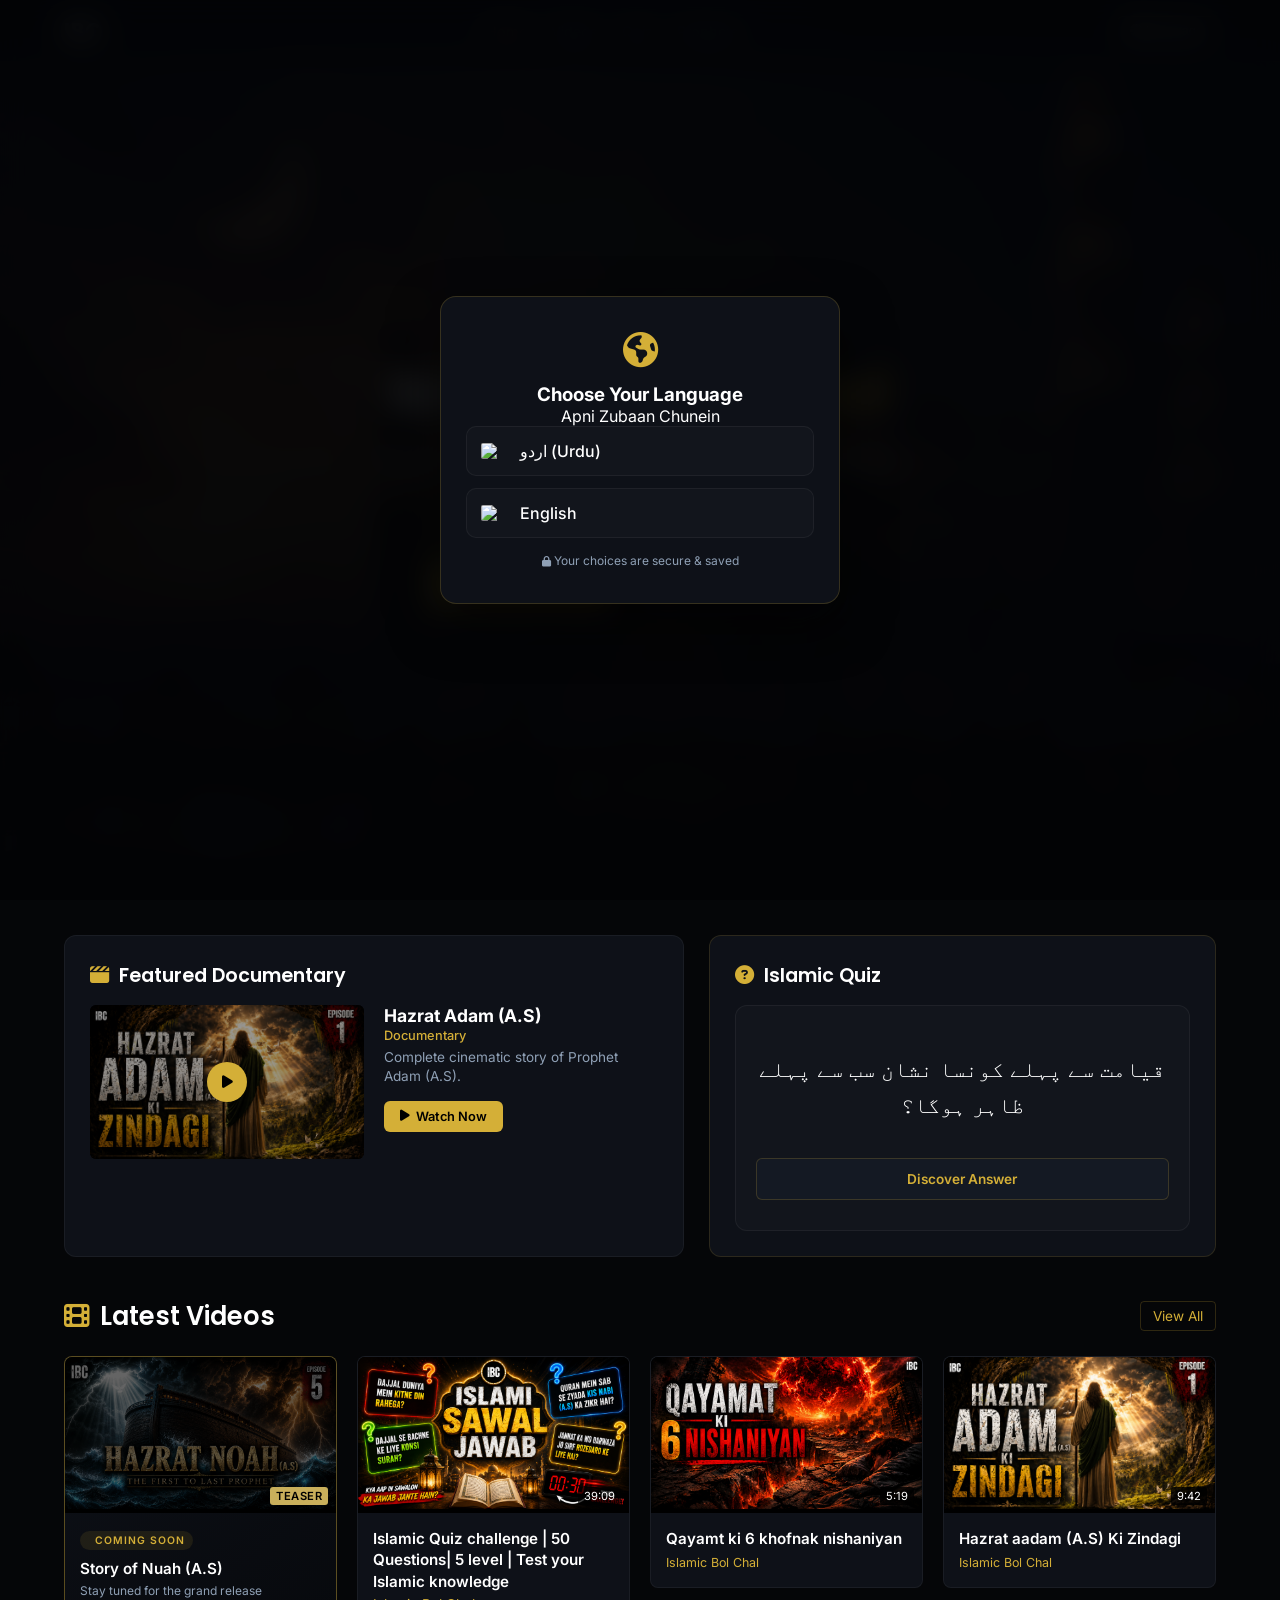
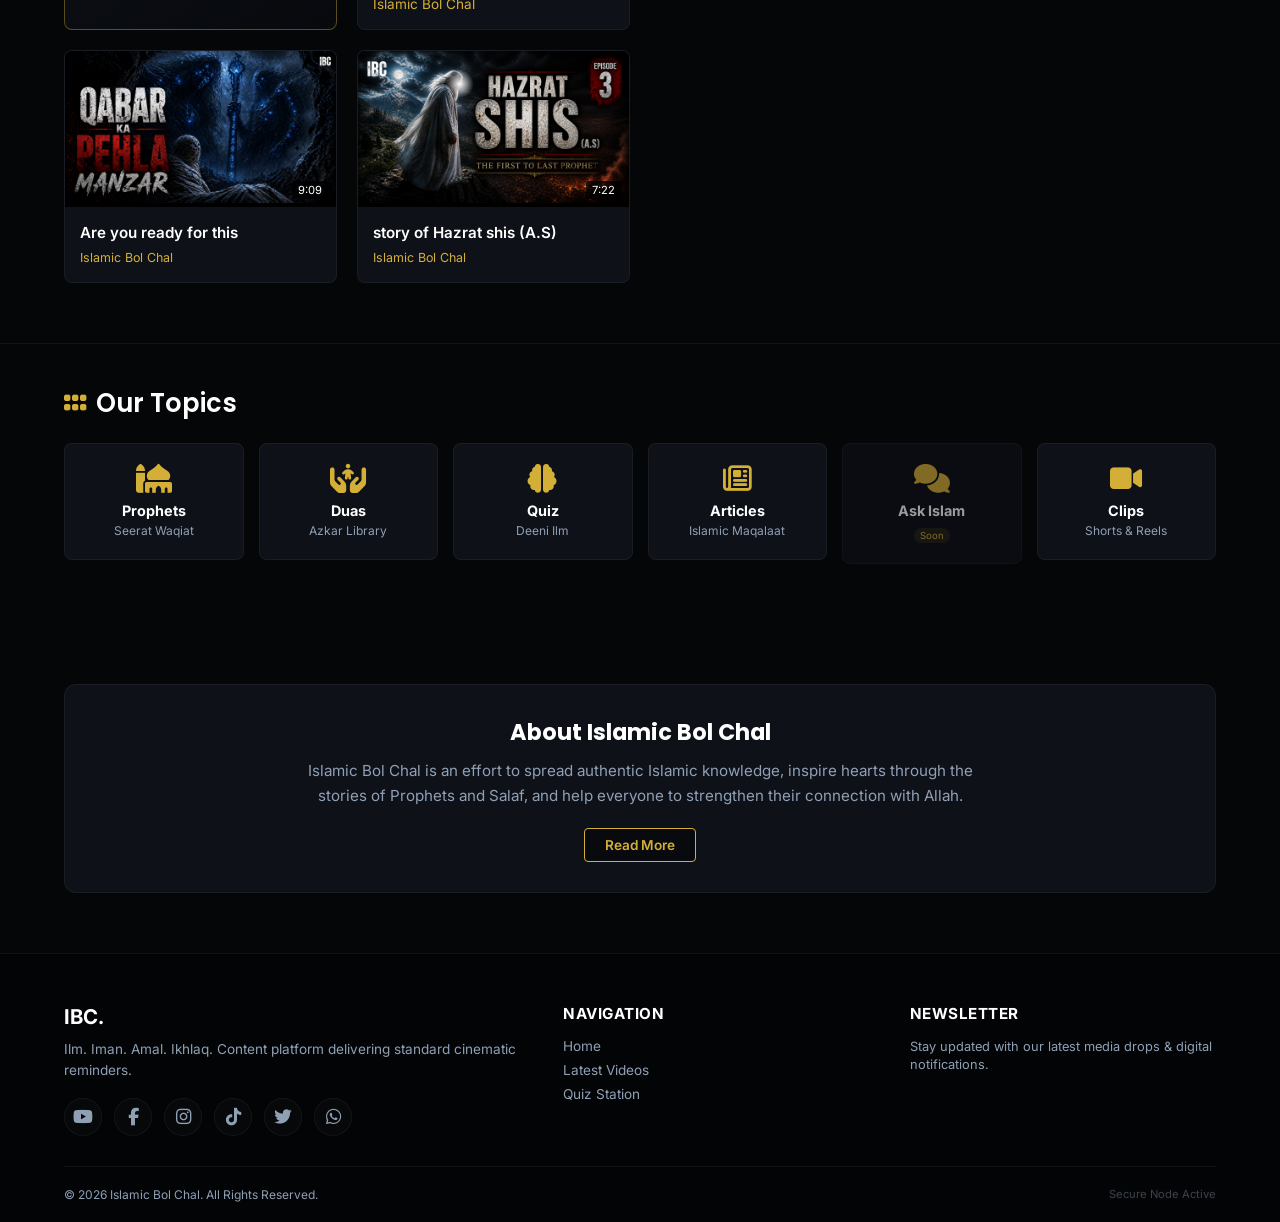
==== index.html @ 0b931ddf "Update index.html" ====
<!DOCTYPE html>
<html lang="en">
<head>
    <meta charset="UTF-8">
    <meta name="viewport" content="width=device-width, initial-scale=1.0">
    <title>Islamic Bol Chal | Premium Educational Platform</title>
    
    <!-- Google Fonts -->
    <link rel="preconnect" href="https://fonts.googleapis.com">
    <link rel="preconnect" href="https://fonts.gstatic.com" crossorigin>
    <link href="https://fonts.googleapis.com/css2?family=Inter:wght@300;400;500;600&family=Poppins:wght@400;500;600;700&display=swap" rel="stylesheet">
    
    <!-- FontAwesome Premium Icons -->
    <link rel="stylesheet" href="https://cdnjs.cloudflare.com/ajax/libs/font-awesome/6.4.0/css/all.min.css">

    <style>
        :root {
            --bg-darker: #050608;
            --bg-dark: #0b0d12;
            --bg-card: #0e1118;
            --primary-gold: #d4af37;
            --gold-glow: rgba(212, 175, 55, 0.2);
            --text-white: #ffffff;
            --text-muted: #8fa0b5;
            --border-color: rgba(255, 255, 255, 0.05);
            --font-heading: 'Poppins', sans-serif;
            --font-sans: 'Inter', sans-serif;
        }

        * {
            margin: 0;
            padding: 0;
            box-sizing: border-box;
            scroll-behavior: smooth;
        }

        body {
            background-color: var(--bg-darker);
            color: var(--text-white);
            font-family: var(--font-sans);
            overflow-x: hidden;
            -webkit-font-smoothing: antialiased;
        }

        .container {
            width: 90%;
            max-width: 1200px;
            margin: 0 auto;
        }

        /* --- LANGUAGE POPUP OVERLAY MODAL --- */
        .lang-overlay {
            position: fixed;
            top: 0;
            left: 0;
            width: 100%;
            height: 100%;
            background: rgba(3, 4, 6, 0.9);
            backdrop-filter: blur(15px);
            -webkit-backdrop-filter: blur(15px);
            z-index: 9999;
            display: flex;
            align-items: center;
            justify-content: center;
            opacity: 0;
            pointer-events: none;
            transition: opacity 0.4s ease;
        }

        .lang-overlay.show {
            opacity: 1;
            pointer-events: auto;
        }

        .hero-right-card {
            background: var(--bg-card);
            border: 1px solid rgba(212, 175, 55, 0.2);
            border-radius: 16px;
            padding: 35px 25px;
            text-align: center;
            width: 90%;
            max-width: 400px;
            box-shadow: 0 20px 50px rgba(0,0,0,0.6);
            transform: translateY(20px);
            transition: transform 0.4s ease;
        }

        .lang-overlay.show .hero-right-card {
            transform: translateY(0);
        }

        .lang-option {
            background: rgba(255,255,255,0.02);
            border: 1px solid var(--border-color);
            border-radius: 10px;
            padding: 14px;
            display: flex;
            align-items: center;
            gap: 15px;
            margin-bottom: 12px;
            cursor: pointer;
            transition: all 0.25s ease;
        }

        .lang-option:hover {
            border-color: var(--primary-gold);
            background: rgba(212, 175, 55, 0.05);
        }

        .lang-option img {
            width: 24px;
            height: 16px;
            object-fit: cover;
            border-radius: 2px;
        }

        .lang-option span {
            font-size: 1rem;
            font-weight: 500;
        }

        .card-note {
            font-size: 0.75rem;
            color: var(--text-muted);
            display: block;
            margin-top: 15px;
        }

        /* --- PREMIUM NAVBAR --- */
        header {
            position: fixed;
            top: 0;
            width: 100%;
            z-index: 1000;
            background: rgba(5, 6, 8, 0.8);
            backdrop-filter: blur(20px);
            -webkit-backdrop-filter: blur(20px);
            border-bottom: 1px solid var(--border-color);
        }

        .nav-container {
            display: flex;
            justify-content: space-between;
            align-items: center;
            padding: 15px 0;
        }

        .logo {
            text-decoration: none;
        }

        .logo-text {
            font-family: var(--font-heading);
            font-weight: 700;
            font-size: 1.3rem;
            letter-spacing: 1px;
            color: var(--text-white);
        }

        .logo-text span {
            color: var(--primary-gold);
        }

        .nav-links {
            display: flex;
            gap: 24px;
            list-style: none;
        }

        .nav-links a {
            color: var(--text-muted);
            text-decoration: none;
            font-size: 0.9rem;
            transition: color 0.3s;
        }

        .nav-links a:hover, .nav-links a.active {
            color: var(--primary-gold);
        }

        .lang-selector-btn {
            background: rgba(255, 255, 255, 0.03);
            border: 1px solid rgba(212, 175, 55, 0.3);
            color: var(--text-white);
            padding: 6px 12px;
            border-radius: 6px;
            cursor: pointer;
            font-size: 0.8rem;
        }

        /* --- HERO SECTION --- */
        .hero {
            position: relative;
            min-height: 95vh;
            display: flex;
            align-items: center;
            background: linear-gradient(to bottom, rgba(5, 6, 8, 0.4) 0%, rgba(5, 6, 8, 0.95) 90%), 
                        radial-gradient(circle at 50% 40%, rgba(212, 175, 55, 0.12) 0%, transparent 60%),
                        url('Image/masjid.png') no-repeat center center;
            background-size: cover;
            padding-top: 140px;
            padding-bottom: 60px;
        }

        .hero-content-wrapper {
            width: 100%;
            text-align: center;
            position: relative;
            z-index: 5;
        }

        .hero-left .welcome-tag {
            color: var(--primary-gold);
            font-size: 0.85rem;
            letter-spacing: 3px;
            font-weight: 600;
            text-transform: uppercase;
            margin-bottom: 12px;
            display: block;
        }

        .hero-left h1 {
            font-family: var(--font-heading);
            font-size: 3.8rem;
            font-weight: 700;
            line-height: 1.2;
            margin-bottom: 15px;
            text-shadow: 0 4px 15px rgba(0,0,0,0.6);
        }

        .hero-left h1 span {
            color: var(--primary-gold);
        }

        .hero-left .hero-desc {
            color: var(--text-white);
            font-size: 1.25rem;
            margin-bottom: 30px;
            line-height: 1.6;
            max-width: 650px;
            margin-left: auto;
            margin-right: auto;
            opacity: 0.9;
            text-shadow: 0 2px 8px rgba(0,0,0,0.8);
        }

        .hero-left .vision-pillars {
            display: flex;
            justify-content: center;
            gap: 15px;
            color: var(--primary-gold);
            font-size: 0.85rem;
            letter-spacing: 2px;
            font-weight: 600;
            margin-bottom: 40px;
            flex-wrap: wrap;
        }

        .hero-left .vision-pillars span::after {
            content: '  •';
            margin-left: 15px;
            color: rgba(255,255,255,0.3);
        }
        .hero-left .vision-pillars span:last-child::after { content: ''; }

        .hero-btn-group {
            display: flex;
            justify-content: center;
            gap: 15px;
            flex-wrap: wrap;
        }

        .btn {
            padding: 12px 28px;
            font-family: var(--font-sans);
            font-weight: 600;
            font-size: 0.95rem;
            border-radius: 6px;
            cursor: pointer;
            text-decoration: none;
            display: inline-flex;
            align-items: center;
            gap: 8px;
            transition: all 0.3s ease;
        }

        .btn-filled {
            background: var(--primary-gold);
            color: #000;
            border: none;
        }

        .btn-filled:hover {
            transform: translateY(-2px);
            box-shadow: 0 5px 15px rgba(212, 175, 55, 0.4);
        }

        .btn-outlined {
            background: rgba(0, 0, 0, 0.4);
            color: var(--text-white);
            border: 1px solid rgba(255, 255, 255, 0.3);
            backdrop-filter: blur(5px);
        }

        .btn-outlined:hover {
            border-color: var(--primary-gold);
            color: var(--primary-gold);
            transform: translateY(-2px);
        }

        /* --- VIDEOS ROW GRID --- */
        .section-padding {
            padding: 60px 0;
        }

        .section-header {
            display: flex;
            justify-content: space-between;
            align-items: center;
            margin-bottom: 25px;
            gap: 15px;
        }

        .section-title {
            font-family: var(--font-heading);
            font-size: 1.6rem;
            font-weight: 600;
            display: flex;
            align-items: center;
            gap: 10px;
        }

        .section-title i { color: var(--primary-gold); }

        .view-all-btn {
            color: var(--primary-gold);
            text-decoration: none;
            font-size: 0.85rem;
            white-space: nowrap;
            border: 1px solid rgba(212, 175, 55, 0.2);
            padding: 6px 12px;
            border-radius: 4px;
        }

        .videos-grid {
            display: grid;
            grid-template-columns: repeat(4, 1fr);
            gap: 20px;
        }

        .video-card {
            background: var(--bg-card);
            border-radius: 8px;
            overflow: hidden;
            border: 1px solid var(--border-color);
            transition: all 0.3s;
        }

        .video-card:hover {
            transform: translateY(-4px);
            border-color: rgba(212, 175, 55, 0.2);
        }

        .thumb-wrap {
            position: relative;
            aspect-ratio: 16/9;
            background: #000;
        }

        .thumb-wrap img { width: 100%; height: 100%; object-fit: cover; }
        .video-duration {
            position: absolute; bottom: 8px; right: 8px;
            background: rgba(0,0,0,0.85); padding: 2px 6px;
            font-size: 0.7rem; border-radius: 3px;
        }

        .video-info { padding: 15px; }
        .video-info h4 { font-size: 0.95rem; font-weight: 600; margin-bottom: 6px; line-height: 1.4; }
        .video-meta-channel { font-size: 0.78rem; color: var(--primary-gold); margin-bottom: 2px; }

        /* --- DUAL SPLIT MODULE --- */
        .split-module-grid {
            display: grid;
            grid-template-columns: 1.1fr 0.9fr;
            gap: 25px;
            margin-top: 40px;
        }

        .featured-doc-panel, .question-panel {
            background: var(--bg-card);
            border: 1px solid var(--border-color);
            border-radius: 12px;
            padding: 25px;
        }

        .doc-box {
            display: grid;
            grid-template-columns: 1fr 1fr;
            gap: 20px;
            margin-top: 15px;
        }

        .doc-video-mock {
            position: relative; aspect-ratio: 16/9; background: #000; border-radius: 6px; overflow: hidden;
            display: flex; align-items: center; justify-content: center;
        }
        .doc-video-mock img { position: absolute; width:100%; height:100%; object-fit:cover; opacity: 0.6; }
        
        .play-ring {
            position: relative; z-index: 2; width: 40px; height: 40px;
            background: var(--primary-gold); border-radius: 50%;
            display: flex; align-items: center; justify-content: center; color: #000;
        }

        .doc-details h4 { font-size: 1.1rem; margin-bottom: 2px; }
        .doc-details span { font-size: 0.8rem; color: var(--primary-gold); display: block; margin-bottom: 8px; }
        .doc-details p { font-size: 0.85rem; color: var(--text-muted); line-height: 1.4; margin-bottom: 15px; }

        .question-panel {
            display: flex; flex-direction: column; justify-content: space-between;
            border-color: rgba(212, 175, 55, 0.15);
        }
        .urdu-question {
            font-size: 1.5rem; line-height: 2; text-align: center; padding: 15px 0; color: #fff;
        }

        /* --- TOPICS MATRIX --- */
        .categories-grid {
            display: grid;
            grid-template-columns: repeat(6, 1fr);
            gap: 15px;
        }

        .category-card {
            background: var(--bg-card); border: 1px solid var(--border-color);
            border-radius: 8px; padding: 20px 15px; text-align: center;
        }

        .category-card i { font-size: 1.8rem; color: var(--primary-gold); margin-bottom: 10px; display: block; }
        .category-card h4 { font-size: 0.9rem; margin-bottom: 4px; }
        .category-card p { font-size: 0.75rem; color: var(--text-muted); line-height: 1.3; }
        .badge-coming { background: rgba(212, 175, 55, 0.1); color: var(--primary-gold); font-size: 0.6rem; padding: 2px 6px; border-radius: 10px; margin-top: 4px; display: inline-block;}

        /* --- FOOTER ABOUT BANNER --- */
        .about-banner {
            background: var(--bg-card); border: 1px solid var(--border-color);
            border-radius: 12px; padding: 35px; text-align: center;
        }
        .about-banner h3 { font-size: 1.5rem; margin-bottom: 10px; }
        .about-banner p { color: var(--text-muted); font-size: 0.9rem; line-height: 1.5; margin-bottom: 20px; }

        /* --- BRANDED FOOTER SYSTEM --- */
        footer {
            background: #030406; border-top: 1px solid var(--border-color); padding: 50px 0 20px 0; font-size: 0.85rem;
        }
        .footer-grid { display: grid; grid-template-columns: 1.5fr 1fr 1fr; gap: 40px; margin-bottom: 30px; }
        .footer-brand p { color: var(--text-muted); margin-top: 10px; line-height: 1.5; }
        
        .social-row { display: flex; gap: 12px; margin-top: 18px; flex-wrap: wrap; }
        .social-circle {
            width: 38px; height: 38px; background: rgba(255,255,255,0.02); border: 1px solid var(--border-color);
            border-radius: 50%; display: flex; align-items: center; justify-content: center; color: var(--text-muted);
            text-decoration: none; transition: all 0.3s ease; font-size: 1.1rem;
        }
        .social-circle:hover { border-color: var(--primary-gold); color: var(--primary-gold); transform: translateY(-2px); }

        .footer-title { font-size: 0.95rem; margin-bottom: 15px; color: #fff; text-transform: uppercase; letter-spacing: 0.5px;}
        .footer-links { list-style: none; }
        .footer-links li { margin-bottom: 8px; }
        .footer-links a { color: var(--text-muted); text-decoration: none; transition: color 0.2s; }
        .footer-links a:hover { color: var(--primary-gold); }
        .bottom-bar { display: flex; justify-content: space-between; color: var(--text-muted); border-top: 1px solid var(--border-color); padding-top: 20px; font-size: 0.75rem; }

        /* --- RESPONSIVE QUERIES BREAKPOINTS --- */
        @media (max-width: 992px) {
            .hero-left h1 { font-size: 2.8rem; }
            .videos-grid { grid-template-columns: repeat(2, 1fr); }
            .split-module-grid { grid-template-columns: 1fr; }
            .categories-grid { grid-template-columns: repeat(3, 1fr); }
        }

        @media (max-width: 600px) {
            .nav-links { display: none; }
            .hero { min-height: 80vh; padding-top: 120px; }
            .hero-left h1 { font-size: 2.2rem; }
            .hero-left .hero-desc { font-size: 1.05rem; }
            .videos-grid { grid-template-columns: 1fr; } 
            .doc-box { grid-template-columns: 1fr; }
            .categories-grid { grid-template-columns: repeat(2, 1fr); }
            .section-title { font-size: 1.3rem; }
            .footer-grid { grid-template-columns: 1fr; text-align: center; gap: 25px; }
            .social-row { justify-content: center; }
            .bottom-bar { flex-direction: column; gap: 10px; text-align: center; }
        }
    </style>
</head>
<body>

    <!-- INTERACTIVE LANGUAGE SELECTION MODAL -->
    <div class="lang-overlay" id="languageModal">
        <div class="hero-right-card">
            <i class="fa-solid fa-earth-americas" style="font-size: 2.2rem; color: var(--primary-gold); margin-bottom: 15px; display:inline-block;"></i>
            <h3>Choose Your Language</h3>
            <p>Apni Zubaan Chunein</p>
            
            <div class="lang-option" onclick="selectLanguage('ur')">
                <img src="https://flagcdn.com/w40/pk.png" alt="Urdu">
                <span>اردو (Urdu)</span>
            </div>
            
            <div class="lang-option" onclick="selectLanguage('en')">
                <img src="https://flagcdn.com/w40/us.png" alt="English">
                <span>English</span>
            </div>
            
            <span class="card-note"><i class="fa-solid fa-lock" style="font-size:0.65rem;"></i> Your choices are secure & saved</span>
        </div>
    </div>

    <!-- MAIN APP NAVIGATION BAR -->
    <header>
        <div class="container nav-container">
            <a href="#" class="logo">
                <h2 class="logo-text">IBC<span>.</span></h2>
            </a>
            <ul class="nav-links">
                <li><a href="#" class="active">Home</a></li>
                <li><a href="videos.html">Videos</a></li>
                <li><a href="#categories-sec">Quiz</a></li>
                <li><a href="#categories-sec">Prophets</a></li>
            </ul>
            <button class="lang-selector-btn" onclick="resetLanguage()">
                <i class="fa-solid fa-globe"></i> Language
            </button>
        </div>
    </header>

    <!-- CLEAN LUXURY DYNAMIC HERO COMPONENT -->
    <section class="hero">
        <div class="container hero-content-wrapper">
            <div class="hero-left">
                <span class="welcome-tag">WELCOME TO</span>
                <h1>Islamic <span>Bol Chal</span></h1>
                <p class="hero-desc">Discover Islam Through Stories, Knowledge & Reflection</p>
                <div class="vision-pillars">
                    <span>ILM</span>
                    <span>IMAN</span>
                    <span>AMAL</span>
                    <span>IKHLAQ</span>
                </div>
                <div class="hero-btn-group">
                    <a href="videos.html" class="btn btn-filled"><i class="fa-solid fa-circle-play"></i> Watch Videos</a>
                    <a href="#categories-sec" class="btn btn-outlined"><i class="fa-solid fa-book-open"></i> Explore Knowledge</a>
                </div>
            </div>
        </div>
    </section>

    <!-- CORE PLATFORM TRACK CONTENT -->
    <main>

        <!-- MODULE 1: Dual Segment Info Block (Featured Block) -->
        <section class="section-padding" style="padding-top: 40px; padding-bottom: 20px;">
            <div class="container">
                <div class="split-module-grid">
                    
                    <!-- Featured Documentary Box -->
                    <div class="featured-doc-panel">
                        <h3 class="section-title" style="font-size:1.2rem; margin-bottom:15px;"><i class="fa-solid fa-clapperboard"></i> Featured Documentary</h3>
                        <div class="doc-box">
                            <a href="https://youtu.be/rI8pQoPGV1E?si=34QHfct5eq5BDTuA" target="_blank" style="text-decoration: none; color: inherit; display: block;">
                                <div class="doc-video-mock">
                                    <img src="Image/Adam.png" alt="Hazrat Adam (A.S)">
                                    <div class="play-ring"><i class="fa-solid fa-play" style="font-size:0.9rem; margin-left:2px;"></i></div>
                                </div>
                            </a>
                            <div class="doc-details">
                                <h4>Hazrat Adam (A.S)</h4>
                                <span style="color: var(--primary-gold); font-size: 0.8rem; font-weight: 500; display: block; margin-bottom: 5px;">Documentary</span>
                                <p style="font-size: 0.85rem; color: var(--text-muted); margin-bottom: 15px; line-height: 1.4;">Complete cinematic story of Prophet Adam (A.S).</p>
                                <a href="https://youtu.be/rI8pQoPGV1E?si=34QHfct5eq5BDTuA" target="_blank" class="btn btn-filled" style="padding:8px 16px; font-size:0.8rem; display: inline-flex; align-items: center; gap: 6px;"><i class="fa-solid fa-play"></i> Watch Now</a>
                            </div>
                        </div>
                    </div>

                    <!-- Islamic Quiz Box -->
                    <div class="question-panel">
                        <h3 class="section-title" style="font-size:1.2rem; margin-bottom:15px;"><i class="fa-solid fa-circle-question"></i> Islamic Quiz</h3>
                        <div style="background: rgba(255,255,255,0.02); border: 1px solid var(--border-color); padding: 30px 20px; border-radius: 12px; text-align: center; height: calc(100% - 40px); display: flex; flex-direction: column; justify-content: center; align-items: center; gap: 20px;">
                            <p class="urdu-question" style="font-size: 1.4rem; font-weight: 500; color: #fff; direction: rtl; line-height: 1.6; margin: 0;">قیامت سے پہلے کونسا نشان سب سے پہلے ظاہر ہوگا؟</p>
                            <button class="btn btn-filled" style="width:100%; justify-content:center; background:#141923; color:var(--primary-gold); border:1px solid rgba(212,175,55,0.2); font-size:0.85rem; padding: 12px;">
                                Discover Answer
                            </button>
                        </div>
                    </div>

                </div>
            </div>
        </section>

        <!-- MODULE 2: Latest Videos Track Row -->
        <section id="latest-videos-sec" class="section-padding" style="padding-top: 20px;">
            <div class="container">
                <div class="section-header" style="display: flex; justify-content: space-between; align-items: center; margin-bottom: 20px;">
                    <h3 class="section-title" style="margin: 0;"><i class="fa-solid fa-film"></i> Latest Videos</h3>
                    <a href="videos.html" class="view-all-btn">View All</a>
                </div>
                
                <div class="videos-grid">
                    <!-- COMING SOON VIDEO CARD -->
<div class="video-card" style="border-color: rgba(212, 175, 55, 0.4); position: relative; background: linear-gradient(145deg, #0e1118 0%, #07090d 100%);">
    <div class="thumb-wrap" style="filter: grayscale(30%);">
        <!-- Aap yahan apni aane wali video ka teaser poster laga sakte hain -->
        <img src="Image/nuah.png" alt="Coming Soon Video" style="opacity: 0.4;">
        <span class="video-duration" style="background: var(--primary-gold); color: #000; font-weight: 600; letter-spacing: 0.5px;">TEASER</span>
    </div>
    <div class="video-info" style="position: relative;">
        <span style="background: rgba(212, 175, 55, 0.1); color: var(--primary-gold); font-size: 0.65rem; font-weight: 600; padding: 3px 8px; border-radius: 50px; text-transform: uppercase; letter-spacing: 1px; display: inline-block; margin-bottom: 8px;">
            <i class="fa-solid fa-clock-six" style="margin-right: 3px;"></i> Coming Soon
        </span>
        <h4 style="color: #fff; margin-bottom: 4px;">Story of Nuah (A.S)</h4>
        <p class="video-meta-channel" style="font-size: 0.75rem; color: var(--text-muted);">Stay tuned for the grand release</p>
    </div>
</div>
                    <a href="https://youtu.be/lt7i97HPmZY?si=RFMtUiX10VLGoLN_" target="_blank" style="text-decoration: none; color: inherit; display: block;">
                <div class="video-card">
                    <div class="thumb-wrap">
                        <img src="Image/sawal.png" alt="Islamic Quiz Challenge">
                        <span class="video-duration" style="color: #fff !important; background: rgba(0, 0, 0, 0.7) !important;">39:09</span>
                    </div>
                    <div class="video-info">
                        <h4 style="color: #fff; margin-bottom: 4px;">Islamic Quiz challenge | 50 Questions| 5 level | Test your Islamic knowledge</h4>
                        <p class="video-meta-channel" style="font-size: 0.85rem; color: #d4af37 !important;">Islamic Bol Chal</p>
                    </div>
                </div>
            </a>
            </a>
            </a>
                    <!-- Card 1 -->
                    <a href="https://youtu.be/dpHUkgJHszY?si=kUyIIxqiZ-pAJUe4" target="_blank" style="text-decoration: none; color: inherit;">
                        <div class="video-card">
                            <div class="thumb-wrap">
                                <img src="Image/Qayamt.png" alt="Qayamat Ki Nishaniyan">
                                <span class="video-duration">5:19</span>
                            </div>
                            <div class="video-info">
                                <h4>Qayamt ki 6 khofnak nishaniyan</h4>
                                <p class="video-meta-channel">Islamic Bol Chal</p>
                            </div>
                        </div>
                    </a>
                    <!-- Card 2 -->
                    <a href="https://youtu.be/rI8pQoPGV1E?si=34QHfct5eq5BDTuA" target="_blank" style="text-decoration: none; color: inherit;">
                        <div class="video-card">
                            <div class="thumb-wrap">
                                <img src="Image/Adam.png" alt="Hazrat Adam (A.S)">
                                <span class="video-duration">9:42</span>
                            </div>
                            <div class="video-info">
                                <h4>Hazrat aadam (A.S) Ki Zindagi</h4>
                                <p class="video-meta-channel">Islamic Bol Chal</p>
                            </div>
                        </div>
                    </a>
                    <!-- Card 3 -->
                    <a href="https://youtu.be/lBKzJ08go8M?si=WcSZKIuocv8-v9M0" target="_blank" style="text-decoration: none; color: inherit;">
                        <div class="video-card">
                            <div class="thumb-wrap">
                                <img src="Image/Qabar.png" alt="Qabar Ka Manzar">
                                <span class="video-duration">9:09</span>
                            </div>
                            <div class="video-info">
                                <h4>Are you ready for this</h4>
                                <p class="video-meta-channel">Islamic Bol Chal</p>
                            </div>
                        </div>
                    </a>
                    <!-- Card 4 -->
                    <a href="https://youtu.be/NTMbx7SzicY?si=Y29NOt2qIO3trkrR" target="_blank" style="text-decoration: none; color: inherit;">
                        <div class="video-card">
                            <div class="thumb-wrap">
                                <img src="Image/Shis.png" alt="Hazrat Shis (A.S)">
                                <span class="video-duration">7:22</span>
                            </div>
                            <div class="video-info">
                                <h4>story of Hazrat shis (A.S)</h4>
                                <p class="video-meta-channel">Islamic Bol Chal</p>
                            </div>
                        </div>
                    </a>
                </div>
            </div>
        </section>

        <!-- MODULE 3: Topics Grid -->
        <section id="categories-sec" class="section-padding" style="border-top: 1px solid var(--border-color); padding-top: 40px;">
            <div class="container">
                <div class="section-header" style="margin-bottom: 20px;">
                    <h3 class="section-title"><i class="fa-solid fa-grip"></i> Our Topics</h3>
                </div>
                <div class="categories-grid">
                   <a href="prophets.html" style="text-decoration: none; color: inherit;">
    <div class="category-card">
        <i class="fa-solid fa-mosque"></i>
        <h4>Prophets</h4>
        <p>Seerat Waqiat</p>
    </div>
</a>
                   <!-- DUAS CARD CONNECTED WITH DUAS.HTML -->
<a href="duas.html" style="text-decoration: none; color: inherit; display: block;">
    <div class="category-card">
        <i class="fa-solid fa-hands-holding-child"></i>
        <h4>Duas</h4>
        <p>Azkar Library</p>
    </div>
</a>
                   <a href="quiz.html" style="text-decoration: none; color: inherit; display: block;">
    <div class="category-card">
        <i class="fa-solid fa-brain"></i>
        <h4>Quiz</h4>
        <p>Deeni Ilm</p>
    </div>
</a>
                   <a href="articles.html" style="text-decoration: none; color: inherit; display: block;">
    <div class="category-card">
        <i class="fa-regular fa-newspaper"></i>
        <h4>Articles</h4>
        <p>Islamic Maqalaat</p>
    </div>
</a>
                    <div class="category-card" style="opacity: 0.6;">
                        <i class="fa-solid fa-comments"></i>
                        <h4>Ask Islam</h4>
                        <span class="badge-coming">Soon</span>
                    </div>
                   <a href="clips.html" style="text-decoration: none; color: inherit; display: block;">
    <div class="category-card">
        <i class="fa-solid fa-video"></i>
        <h4>Clips</h4>
        <p>Shorts & Reels</p>
    </div>
</a>
                </div>
            </div>
        </section>

        <!-- MODULE 4: About Banner -->
        <section class="section-padding" style="padding-bottom: 60px;">
            <div class="container">
                <div class="about-banner" style="background: var(--bg-card); border: 1px solid var(--border-color); padding: 30px; border-radius: 12px; text-align: center;">
                    <h3 style="font-family: 'Poppins', sans-serif; font-size: 1.4rem; margin-bottom: 10px;">About Islamic Bol Chal</h3>
                    <p style="color: var(--text-muted); font-size: 0.95rem; max-width: 700px; margin: 0 auto 20px auto; line-height: 1.6;">Islamic Bol Chal is an effort to spread authentic Islamic knowledge, inspire hearts through the stories of Prophets and Salaf, and help everyone to strengthen their connection with Allah.</p>
                    <a href="about.html" class="btn btn-outlined" style="padding:8px 20px; font-size:0.85rem; text-decoration: none; color: var(--primary-gold); border: 1px solid var(--primary-gold); border-radius: 4px; display: inline-block;">Read More</a>
                </div>
            </div>
        </section>

    </main>

    <!-- BRANDED FOOTER SYSTEM WITH ORIGINAL SOCIAL MEDIA LINKS -->
    <footer>
        <div class="container footer-grid">
            <div class="footer-brand">
                <h2>IBC<span>.</span></h2>
                <p>Ilm. Iman. Amal. Ikhlaq. Content platform delivering standard cinematic reminders.</p>
                
                <div class="social-row">
                    <a href="https://youtube.com/@islamicbolchal?si=xQDaUY2MSSS7l1vE" target="_blank" class="social-circle"><i class="fa-brands fa-youtube"></i></a>
                    <a href="https://www.facebook.com/share/18VaP8V5cu/" target="_blank" class="social-circle"><i class="fa-brands fa-facebook-f"></i></a>
                    <a href="https://www.instagram.com/islamic_bol.chal?igsh=MTJ3bm9ra3FvZ3NjYw==" target="_blank" class="social-circle"><i class="fa-brands fa-instagram"></i></a>
                    <a href="https://www.tiktok.com/@islamic_bol_chal?_r=1&_t=ZS-95uKFFRlgwx" target="_blank" class="social-circle"><i class="fa-brands fa-tiktok"></i></a>
                    <a href="https://x.com/2oHazzy24404" target="_blank" class="social-circle"><i class="fa-brands fa-twitter"></i></a>
                    <a href="https://whatsapp.com/channel/0029VbClXOFAO7RPDWkjrV43" target="_blank" class="social-circle"><i class="fa-brands fa-whatsapp"></i></a>
                </div>
            </div>
            <div>
                <h4 class="footer-title">Navigation</h4>
                <ul class="footer-links">
                    <li><a href="#">Home</a></li>
                    <li><a href="#latest-videos-sec">Latest Videos</a></li>
                    <li><a href="#categories-sec">Quiz Station</a></li>
                </ul>
            </div>
            <div>
                <h4 class="footer-title">Newsletter</h4>
                <p style="color: var(--text-muted); font-size:0.8rem; line-height:1.4;">Stay updated with our latest media drops & digital notifications.</p>
            </div>
        </div>
        <div class="container bottom-bar">
            <span>© 2026 Islamic Bol Chal. All Rights Reserved.</span>
            <span style="opacity:0.4; font-size:0.7rem;">Secure Node Active</span>
        </div>
    </footer>

    <!-- INTERACTIVE JAVASCRIPT SYSTEM ENGINE -->
    <script>
        document.addEventListener("DOMContentLoaded", function() {
            const modal = document.getElementById("languageModal");
            const savedLang = localStorage.getItem("userLanguage");
            
            if (!savedLang) {
                setTimeout(() => {
                    modal.classList.add("show");
                }, 400); 
            }
        });

        function selectLanguage(lang) {
            localStorage.setItem("userLanguage", lang);
            const modal = document.getElementById("languageModal");
            modal.classList.remove("show");
            console.log("Language Node Saved: " + lang);
        }

        function resetLanguage() {
            const modal = document.getElementById("languageModal");
            modal.classList.add("show");
        }
    </script>
</body>
</html>
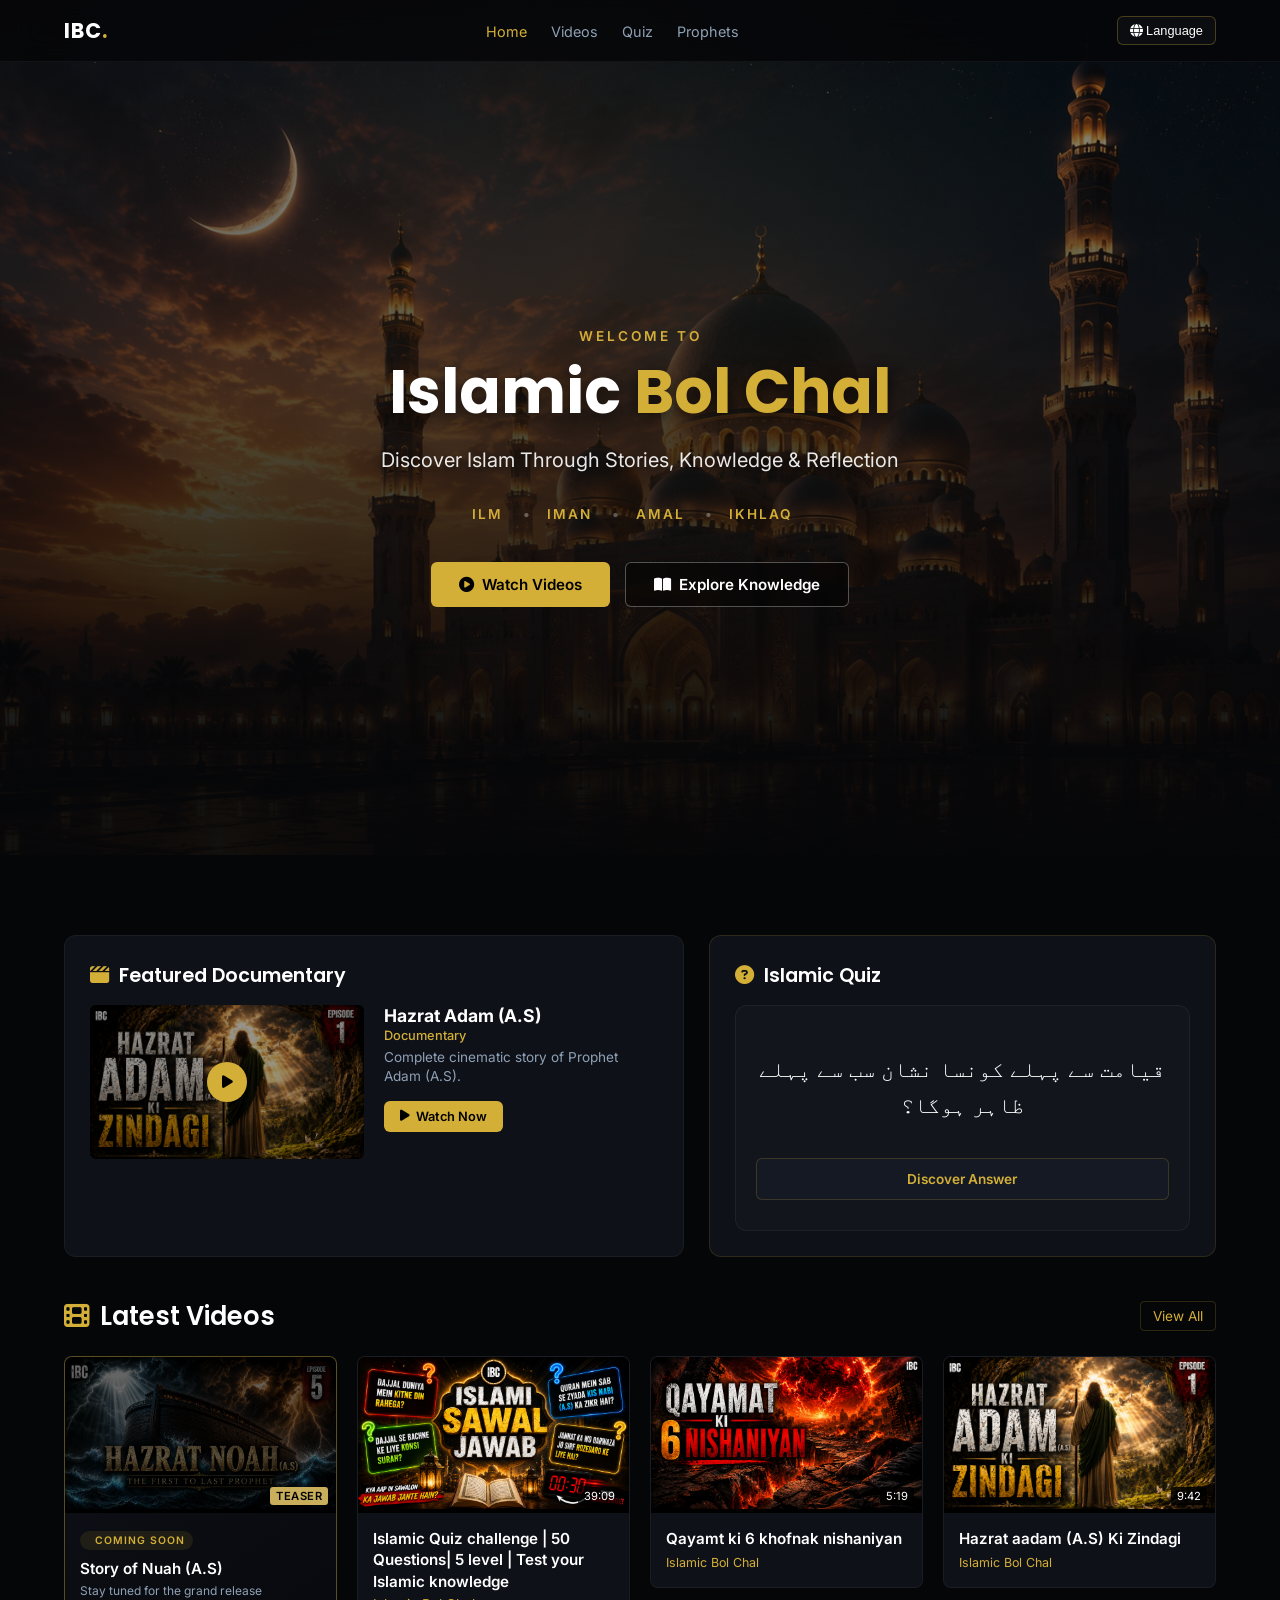
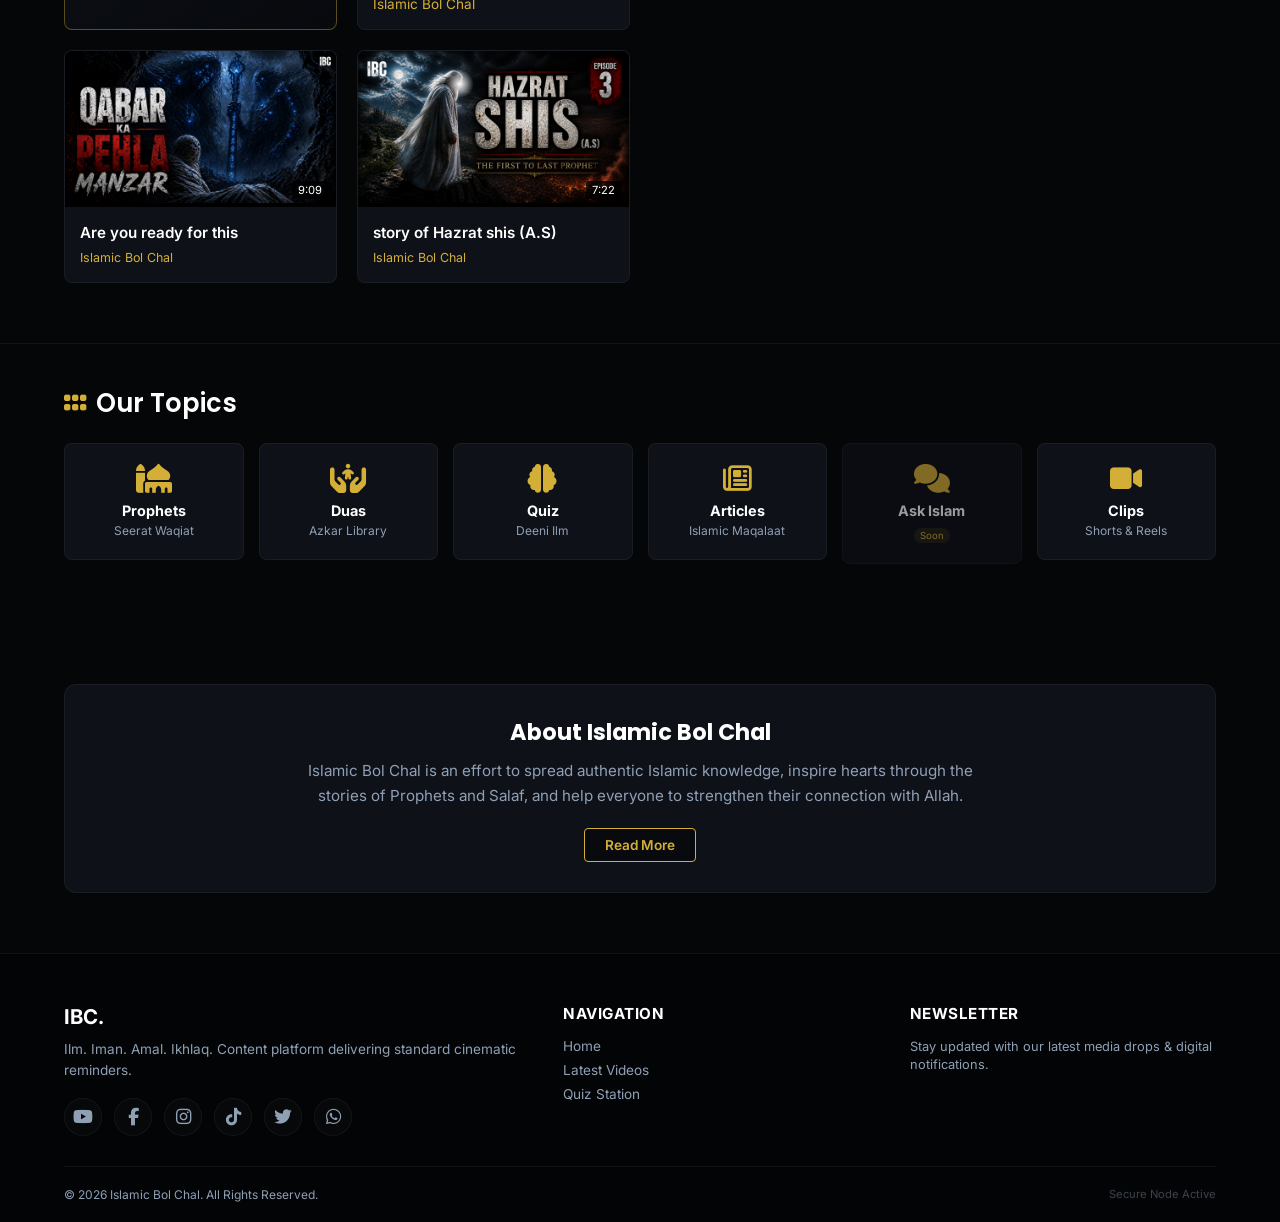
==== commit f7186d69: "Update index.html" ====
--- a/index.html
+++ b/index.html
@@ -496,25 +496,32 @@
 </head>
 <body>
 
-    <!-- INTERACTIVE LANGUAGE SELECTION MODAL -->
-    <div class="lang-overlay" id="languageModal">
-        <div class="hero-right-card">
-            <i class="fa-solid fa-earth-americas" style="font-size: 2.2rem; color: var(--primary-gold); margin-bottom: 15px; display:inline-block;"></i>
-            <h3>Choose Your Language</h3>
-            <p>Apni Zubaan Chunein</p>
-            
-            <div class="lang-option" onclick="selectLanguage('ur')">
-                <img src="https://flagcdn.com/w40/pk.png" alt="Urdu">
-                <span>اردو (Urdu)</span>
-            </div>
-            
-            <div class="lang-option" onclick="selectLanguage('en')">
-                <img src="https://flagcdn.com/w40/us.png" alt="English">
-                <span>English</span>
-            </div>
-            
-            <span class="card-note"><i class="fa-solid fa-lock" style="font-size:0.65rem;"></i> Your choices are secure & saved</span>
+   <!-- INTERACTIVE LANGUAGE SELECTION MODAL -->
+<div class="lang-overlay" id="screen-language" style="display: none;">
+    <div class="hero-right-card">
+        <i class="fa-solid fa-earth-americas" style="font-size: 2.2rem; color: var(--primary-gold); margin-bottom: 15px; display:inline-block;"></i>
+        
+        <!-- JavaScript se control hone wali main heading -->
+        <h3 id="lang-main-title">Choose Your Language</h3>
+
+        <!-- Urdu Button (Function ka naam setGlobalLanguage rakh diya hai) -->
+        <div class="lang-option" onclick="setGlobalLanguage('ur')">
+            <img src="https://flagcdn.com/w40/pk.png" width="20" alt="Urdu">
+            <span>اردو (Urdu)</span>
         </div>
+
+        <!-- English Button -->
+        <div class="lang-option" onclick="setGlobalLanguage('en')">
+            <img src="https://flagcdn.com/w40/us.png" width="20" alt="English">
+            <span>English</span>
+        </div>
+
+        <!-- Footer Note jo auto translate hoga -->
+        <span class="card-note" id="lang-footer-text">
+            <i class="fa-solid fa-lock" style="font-size:0.65rem;"></i> Your choices are secure & saved
+        </span>
+    </div>
+</div>
     </div>
 
     <!-- MAIN APP NAVIGATION BAR -->
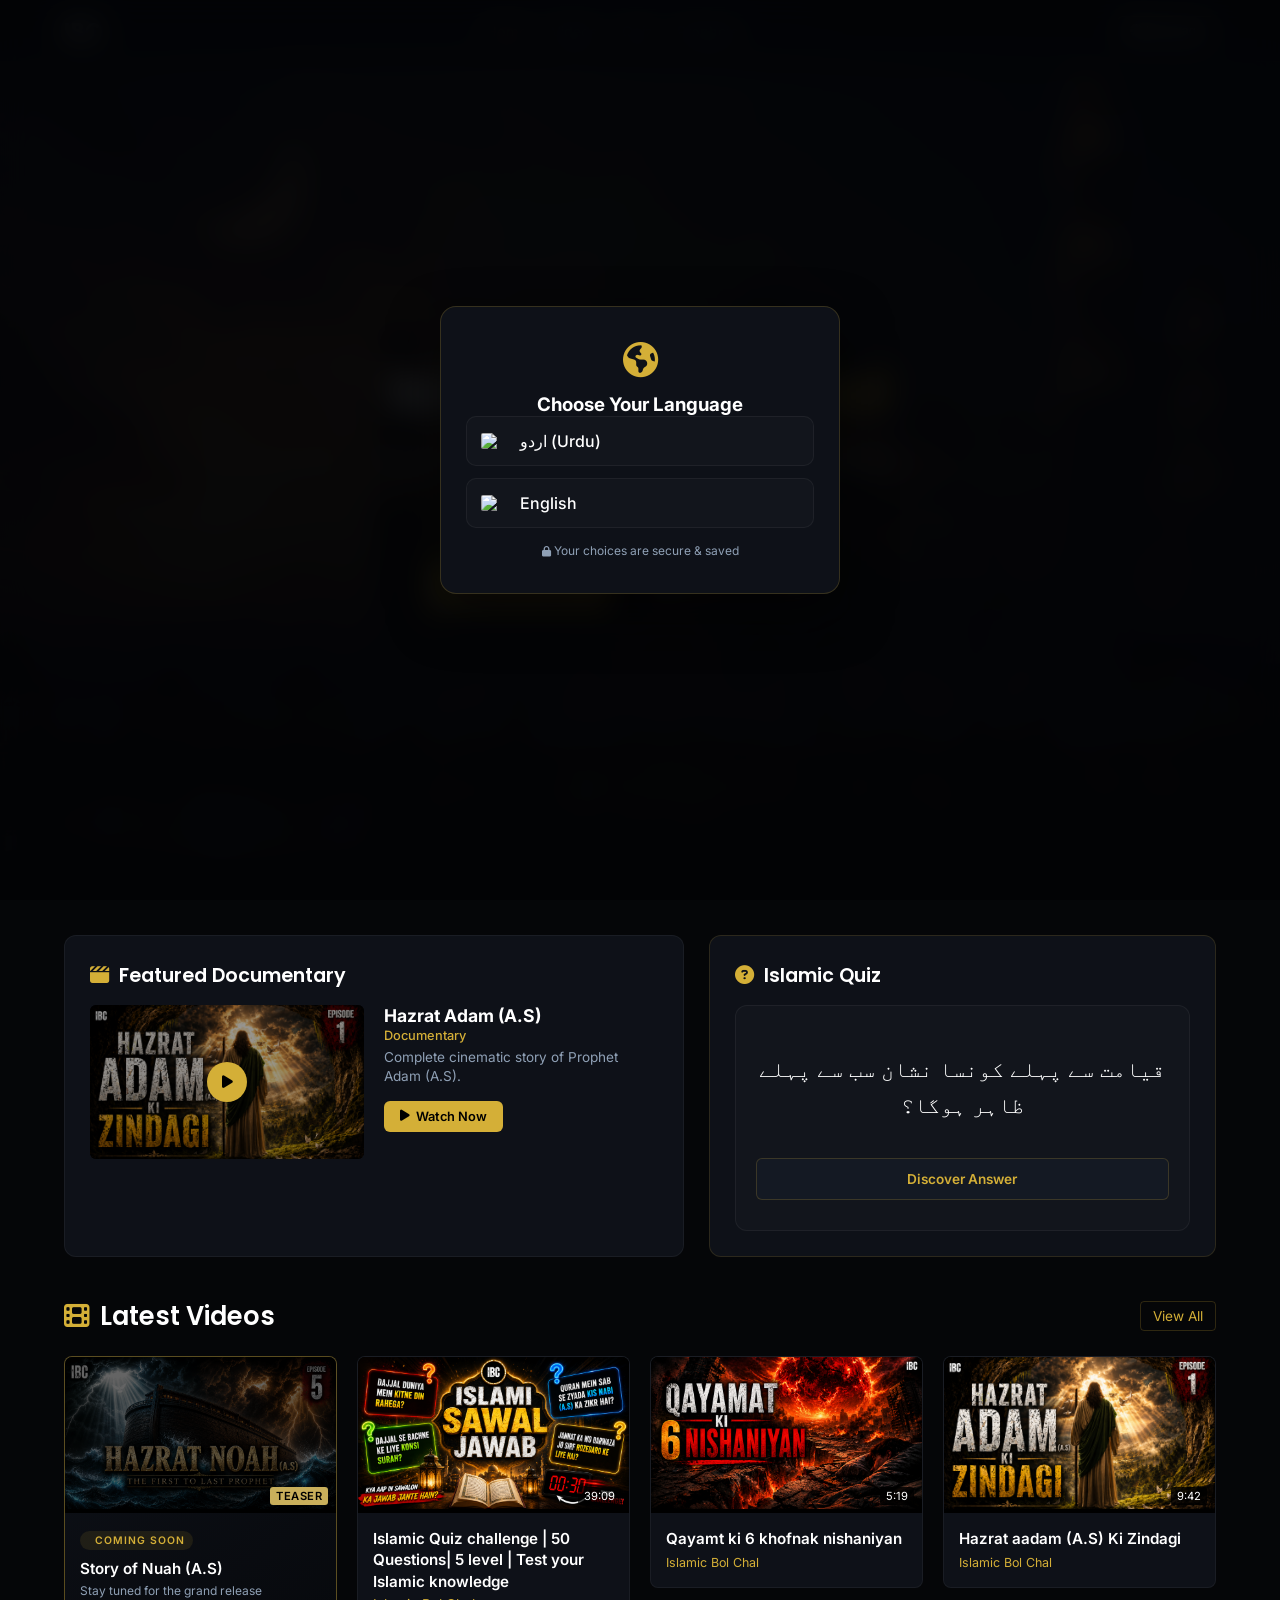
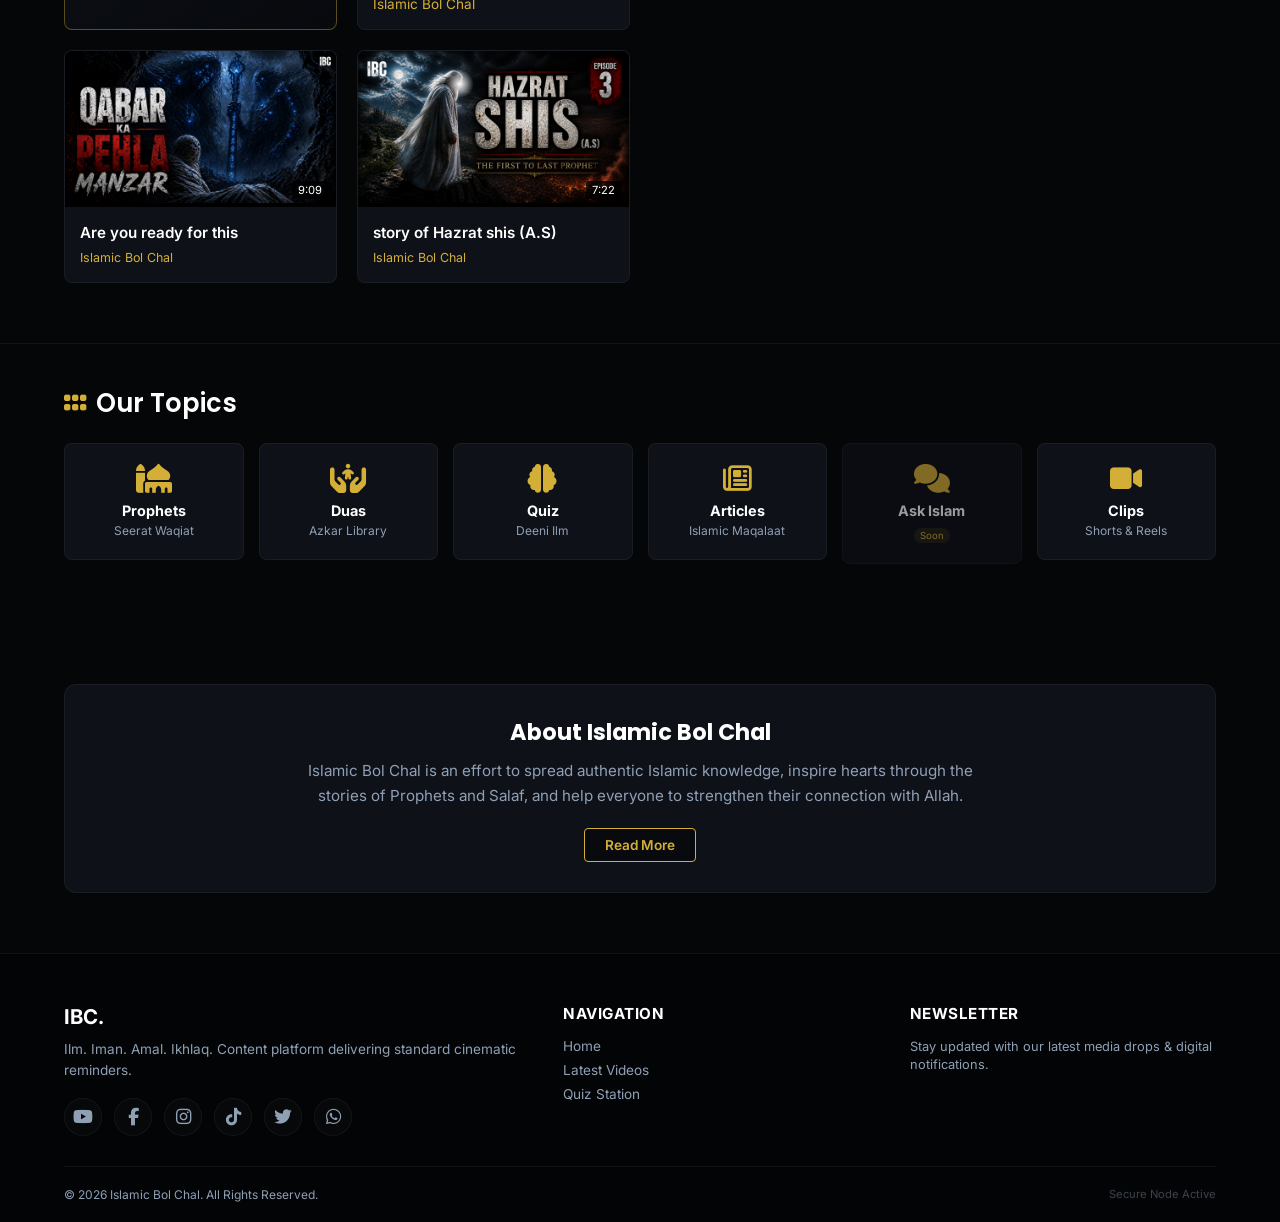
==== commit ff50c911: "Update index.html" ====
--- a/index.html
+++ b/index.html
@@ -497,7 +497,7 @@
 <body>
 
    <!-- INTERACTIVE LANGUAGE SELECTION MODAL -->
-<div class="lang-overlay" id="screen-language" style="display: none;">
+<div class="lang-overlay" id="screen-language">
     <div class="hero-right-card">
         <i class="fa-solid fa-earth-americas" style="font-size: 2.2rem; color: var(--primary-gold); margin-bottom: 15px; display:inline-block;"></i>
         
@@ -525,22 +525,23 @@
     </div>
 
     <!-- MAIN APP NAVIGATION BAR -->
-    <header>
-        <div class="container nav-container">
-            <a href="#" class="logo">
-                <h2 class="logo-text">IBC<span>.</span></h2>
-            </a>
-            <ul class="nav-links">
-                <li><a href="#" class="active">Home</a></li>
-                <li><a href="videos.html">Videos</a></li>
-                <li><a href="#categories-sec">Quiz</a></li>
-                <li><a href="#categories-sec">Prophets</a></li>
-            </ul>
-            <button class="lang-selector-btn" onclick="resetLanguage()">
-                <i class="fa-solid fa-globe"></i> Language
-            </button>
-        </div>
-    </header>
+   <!-- MAIN APP NAVIGATION BAR -->
+<header>
+    <div class="container nav-container">
+        <a href="#" class="logo">
+            <h2 class="logo-text">IBC<span>.</span></h2>
+        </a>
+        <ul class="nav-links">
+            <li><a href="#" class="active" data-i18n="nav_home">Home</a></li>
+            <li><a href="videos.html" data-i18n="nav_videos">Videos</a></li>
+            <li><a href="#categories-sec" data-i18n="nav_quiz">Quiz</a></li>
+            <li><a href="#categories-sec" data-i18n="nav_prophets">Prophets</a></li>
+        </ul>
+        <button class="lang-selector-btn" onclick="resetLanguage()">
+            <i class="fa-solid fa-globe"></i> Language
+        </button>
+    </div>
+</header>
 
     <!-- CLEAN LUXURY DYNAMIC HERO COMPONENT -->
     <section class="hero">
@@ -799,30 +800,106 @@
         </div>
     </footer>
 
-    <!-- INTERACTIVE JAVASCRIPT SYSTEM ENGINE -->
-    <script>
-        document.addEventListener("DOMContentLoaded", function() {
-            const modal = document.getElementById("languageModal");
-            const savedLang = localStorage.getItem("userLanguage");
-            
-            if (!savedLang) {
-                setTimeout(() => {
-                    modal.classList.add("show");
-                }, 400); 
+  <script>
+    // 1. TRANSLATION DICTIONARY
+    const globalTranslations = {
+        "en": {
+            "lang_title": "Choose Your Language",
+            "lang_footer": "Your choices are secure & saved",
+            "nav_home": "Home",
+            "nav_videos": "Videos",
+            "nav_quiz": "Quiz",
+            "nav_prophets": "Prophets",
+            "hero_welcome": "WELCOME TO",
+            "hero_title": "Islamic Bol Chal",
+            "hero_desc": "Discover Islam Through Stories, Knowledge & Reflection"
+        },
+        "ur": {
+            "lang_title": "اپنی زبان منتخب کریں",
+            "lang_footer": "آپ کے انتخاب محفوظ ہیں",
+            "nav_home": "ہوم",
+            "nav_videos": "ویڈیوز",
+            "nav_quiz": "کوئز",
+            "nav_prophets": "انبیاء",
+            "hero_welcome": "خوش آمدید",
+            "hero_title": "اسلامک بول چال",
+            "hero_desc": "کہانیوں، علم اور غور و فکر کے ذریعے اسلام کو دریافت کریں۔"
+        }
+    };
+
+    // 2. AUTO RUN FUNCTION: Page load hote hi check karega
+    document.addEventListener('DOMContentLoaded', () => {
+        const savedLanguage = localStorage.getItem('user-language');
+        // Dono IDs check karega taake koi crash na ho
+        const modal = document.getElementById('screen-language') || document.getElementById('languageModal');
+
+        if (savedLanguage) {
+            // Agar language saved hai, toh popup chupa do aur setting apply karo
+            applyLanguageSettings(savedLanguage);
+            if (modal) {
+                modal.style.display = 'none';
+                modal.classList.remove('show');
+            }
+        } else {
+            // Naya user hai toh popup lazmi samne lao
+            if (modal) {
+                modal.style.display = 'flex';
+                modal.classList.add('show');
+            }
+            applyLanguageSettings('en'); // Default initial load
+        }
+    });
+
+    // 3. SELECTION HANDLERS: Buttons click hone par
+    function setGlobalLanguage(lang) {
+        localStorage.setItem('user-language', lang);
+        applyLanguageSettings(lang);
+
+        const modal = document.getElementById('screen-language') || document.getElementById('languageModal');
+        setTimeout(() => {
+            if (modal) {
+                modal.style.display = 'none';
+                modal.classList.remove('show');
+            }
+        }, 400);
+    }
+
+    // Agar HTML me purana function name call ho raha ho toh crash na ho
+    function selectLanguage(lang) {
+        setGlobalLanguage(lang);
+    }
+
+    // 4. TRANSFORMATION ENGINE: Jo text aur direction badalta hai
+    function applyLanguageSettings(lang) {
+        const mainTitle = document.getElementById('lang-main-title');
+        const footerText = document.getElementById('lang-footer-text');
+        
+        if (mainTitle) mainTitle.innerText = globalTranslations[lang]["lang_title"];
+        if (footerText) footerText.innerHTML = `<i class="fa-solid fa-lock" style="font-size:0.65rem;"></i> ${globalTranslations[lang]["lang_footer"]}`;
+
+        // Urdu ke liye Right-to-Left (RTL) alignment
+        if (lang === 'ur') {
+            document.body.style.direction = "rtl";
+            document.body.style.textAlign = "right";
+        } else {
+            document.body.style.direction = "ltr";
+            document.body.style.textAlign = "left";
+        }
+
+        // Loop through all data-i18n elements
+        document.querySelectorAll("[data-i18n]").forEach(element => {
+            const key = element.getAttribute("data-i18n");
+            if (globalTranslations[lang] && globalTranslations[lang][key]) {
+                element.innerHTML = globalTranslations[lang][key];
             }
         });
-
-        function selectLanguage(lang) {
-            localStorage.setItem("userLanguage", lang);
-            const modal = document.getElementById("languageModal");
-            modal.classList.remove("show");
-            console.log("Language Node Saved: " + lang);
-        }
-
-        function resetLanguage() {
-            const modal = document.getElementById("languageModal");
-            modal.classList.add("show");
-        }
-    </script>
+    }
+
+    // 5. NAVBAR RESET BUTTON FUNCTION
+    function resetLanguage() {
+        localStorage.removeItem('user-language');
+        location.reload();
+    }
+</script>
 </body>
 </html>
